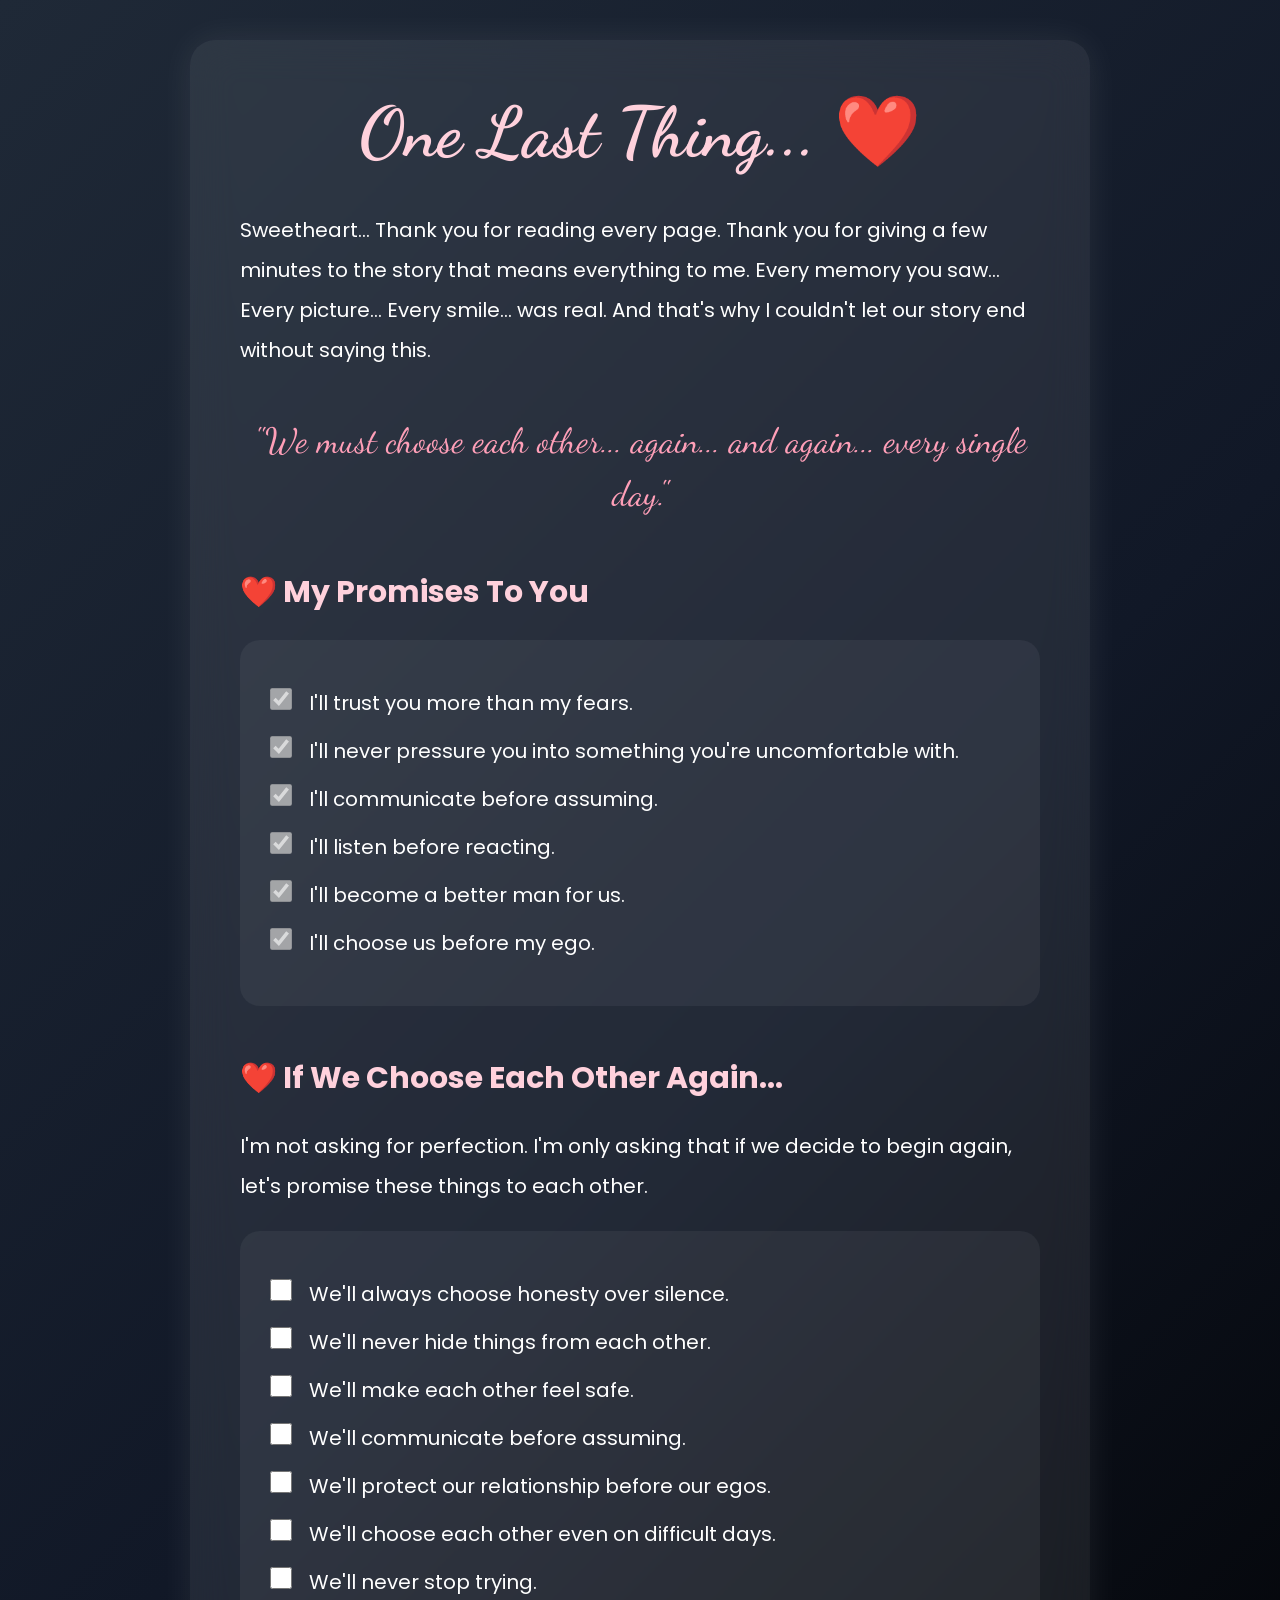
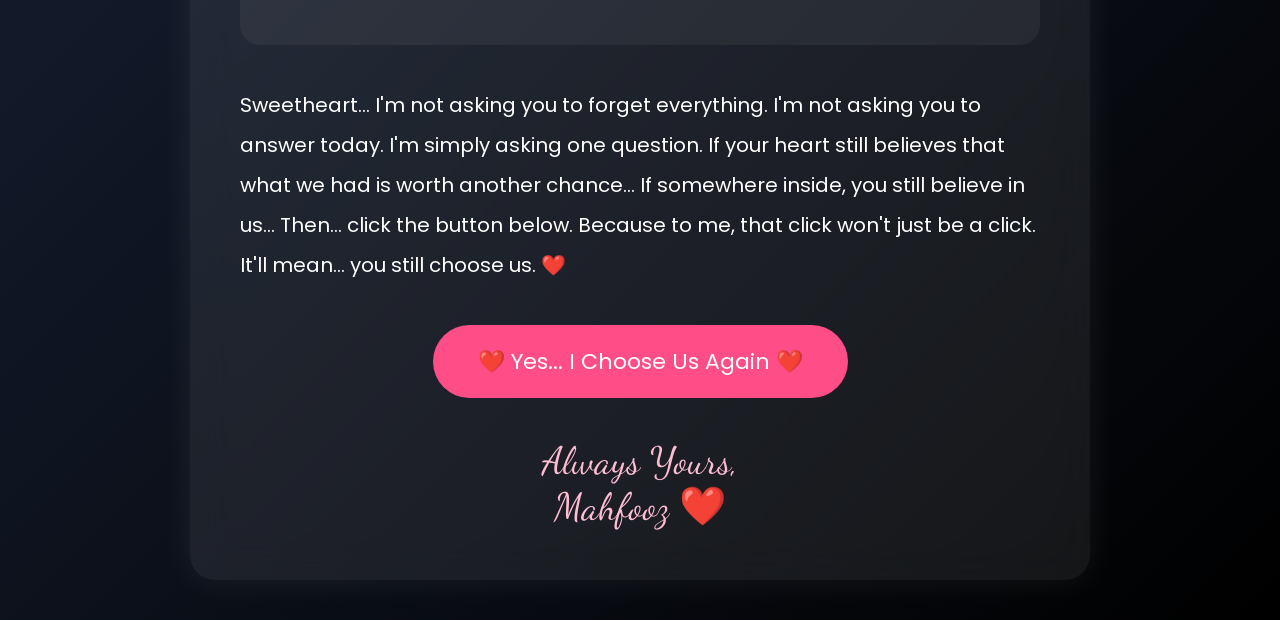
==== future.html @ 7ce9650b "Initial apology website" ====
<!DOCTYPE html>
<html lang="en">

<head>

<meta charset="UTF-8">
<meta name="viewport" content="width=device-width, initial-scale=1.0">

<title>One Last Thing ❤️</title>

<link href="https://fonts.googleapis.com/css2?family=Poppins:wght@300;400;600&family=Dancing+Script:wght@700&display=swap" rel="stylesheet">

<style>

*{
margin:0;
padding:0;
box-sizing:border-box;
font-family:'Poppins',sans-serif;
}

body{

background:linear-gradient(135deg,#1f2937,#111827,#000);

color:white;

padding:40px;

}

.container{

max-width:900px;

margin:auto;

background:rgba(255,255,255,.08);

backdrop-filter:blur(20px);

border-radius:25px;

padding:50px;

box-shadow:0 0 35px rgba(255,255,255,.08);

animation:fade 1.2s;

}

@keyframes fade{

from{
opacity:0;
transform:translateY(30px);
}

to{
opacity:1;
transform:translateY(0);
}

}

h1{

font-family:'Dancing Script',cursive;

font-size:70px;

text-align:center;

margin-bottom:35px;

color:#ffd1dc;

}

.quote{

font-family:'Dancing Script',cursive;

font-size:35px;

text-align:center;

color:#ff9fb8;

margin:45px 0;

line-height:1.5;

}

p{

font-size:20px;

line-height:2;

margin-bottom:25px;

}

.section-title{

margin-top:50px;

margin-bottom:25px;

font-size:30px;

color:#ffd1dc;

}

.promise-box{

background:rgba(255,255,255,.05);

padding:30px;

border-radius:20px;

margin-bottom:40px;

}

.promise-box label{

display:block;

font-size:20px;

margin:18px 0;

cursor:pointer;

}

.promise-box input{

width:22px;

height:22px;

margin-right:12px;

accent-color:#ff4d88;

}

.button{

display:block;

margin:auto;

margin-top:40px;

padding:20px 45px;

border:none;

border-radius:50px;

background:#ff4d88;

color:white;

font-size:22px;

cursor:pointer;

transition:.4s;

}

.button:hover{

transform:scale(1.05);

background:#ff2d6f;

}

#thankyou{

display:none;

text-align:center;

margin-top:50px;

}

#thankyou h2{

font-family:'Dancing Script',cursive;

font-size:50px;

margin-bottom:20px;

color:#ffd1dc;

}

.signature{

margin-top:40px;

text-align:center;

font-family:'Dancing Script',cursive;

font-size:38px;

color:#ffbdd2;

}

</style>

</head>

<body>

<div class="container">

<h1>One Last Thing... ❤️</h1>

<p>

Sweetheart...

Thank you for reading every page.

Thank you for giving a few minutes to the story that means everything to me.

Every memory you saw...

Every picture...

Every smile...

was real.

And that's why I couldn't let our story end without saying this.

</p>

<div class="quote">

"We must choose each other...

again...

and again...

every single day."

</div>

<h2 class="section-title">

❤️ My Promises To You

</h2>

<div class="promise-box">

<label><input type="checkbox" checked disabled>

I'll trust you more than my fears.

</label>

<label><input type="checkbox" checked disabled>

I'll never pressure you into something you're uncomfortable with.

</label>

<label><input type="checkbox" checked disabled>

I'll communicate before assuming.

</label>

<label><input type="checkbox" checked disabled>

I'll listen before reacting.

</label>

<label><input type="checkbox" checked disabled>

I'll become a better man for us.

</label>

<label><input type="checkbox" checked disabled>

I'll choose us before my ego.

</label>

</div>

<h2 class="section-title">

❤️ If We Choose Each Other Again...

</h2>

<p>

I'm not asking for perfection.

I'm only asking that if we decide to begin again,

let's promise these things to each other.

</p>

<div class="promise-box">

<label>

<input type="checkbox">

We'll always choose honesty over silence.

</label>

<label>

<input type="checkbox">

We'll never hide things from each other.

</label>

<label>

<input type="checkbox">

We'll make each other feel safe.

</label>

<label>

<input type="checkbox">

We'll communicate before assuming.

</label>

<label>

<input type="checkbox">

We'll protect our relationship before our egos.

</label>

<label>

<input type="checkbox">

We'll choose each other even on difficult days.

</label>

<label>

<input type="checkbox">

We'll never stop trying.

</label>

</div>

<p>

Sweetheart...

I'm not asking you to forget everything.

I'm not asking you to answer today.

I'm simply asking one question.

If your heart still believes

that what we had is worth another chance...

If somewhere inside,

you still believe in us...

Then...

click the button below.

Because to me,

that click won't just be a click.

It'll mean...

you still choose us.

❤️

</p>

<button class="button" id="chooseBtn">

❤️ Yes... I Choose Us Again ❤️

</button>

<div id="thankyou">

<h2>

Thank You... ❤️

</h2>

<p>

No matter what happens next...

I promise I'll protect what we rebuild.

I love you.

Always.

</p>

</div>

<div class="signature">

Always Yours,

<br>

Mahfooz ❤️

</div>

</div>
<script>

const btn=document.getElementById("chooseBtn");
const thanks=document.getElementById("thankyou");

btn.addEventListener("click",()=>{

    // Check if all promises are ticked
    const checks=document.querySelectorAll(".promise-box:nth-of-type(2) input");

    let allChecked=true;

    checks.forEach(c=>{
        if(!c.checked){
            allChecked=false;
        }
    });

    if(!allChecked){

        alert("❤️ Sweetheart...\n\nBefore choosing us again,\nplease read and tick every promise if your heart agrees.");

        return;

    }

    btn.style.display="none";

    thanks.style.display="block";

    createHearts();

    setTimeout(showEnding,5000);

});



function createHearts(){

    for(let i=0;i<120;i++){

        const heart=document.createElement("div");

        heart.innerHTML="❤️";

        heart.style.position="fixed";

        heart.style.left=Math.random()*100+"vw";

        heart.style.top="-30px";

        heart.style.fontSize=(18+Math.random()*22)+"px";

        heart.style.transition="6s linear";

        heart.style.pointerEvents="none";

        document.body.appendChild(heart);

        setTimeout(()=>{

            heart.style.top="110vh";

            heart.style.transform="rotate(360deg)";

        },50);

        setTimeout(()=>{

            heart.remove();

        },6000);

    }

}



function showEnding(){

    document.body.innerHTML=`

    <div id="ending">

        <div class="line">Every love story has chapters...</div>

        <div class="line">Some chapters make us smile...</div>

        <div class="line">Some chapters make us cry...</div>

        <div class="line">But the most beautiful stories...</div>

        <div class="line">Are the ones where two people never stop choosing each other.</div>

        <div class="line date">22 December 2023 ❤️ Forever</div>

        <div class="line final">Maybe our best chapter...</div>

        <div class="line final">...is still waiting to be written.</div>

    </div>

    `;

    const style=document.createElement("style");

    style.innerHTML=`

    body{

        margin:0;

        background:black;

        overflow:hidden;

    }

    #ending{

        width:100vw;

        height:100vh;

        display:flex;

        flex-direction:column;

        justify-content:center;

        align-items:center;

        color:white;

        text-align:center;

        padding:30px;

        font-family:Poppins,sans-serif;

    }

    .line{

        opacity:0;

        margin:18px;

        font-size:28px;

        animation:fade 2s forwards;

    }

    .line:nth-child(1){animation-delay:0s;}

    .line:nth-child(2){animation-delay:2s;}

    .line:nth-child(3){animation-delay:4s;}

    .line:nth-child(4){animation-delay:6s;}

    .line:nth-child(5){animation-delay:8s;}

    .line:nth-child(6){animation-delay:10s;}

    .line:nth-child(7){animation-delay:12s;}

    .line:nth-child(8){animation-delay:14s;}

    .date{

        color:#ff8fb1;

        font-size:34px;

        font-family:'Dancing Script',cursive;

    }

    .final{

        font-size:40px;

        font-family:'Dancing Script',cursive;

        color:#ffd1dc;

    }

    @keyframes fade{

        from{

            opacity:0;

            transform:translateY(20px);

        }

        to{

            opacity:1;

            transform:translateY(0);

        }

    }

    `;

    document.head.appendChild(style);

    setTimeout(()=>{

        window.location.href="index.html";

    },22000);

}

</script>
</body>

</html>
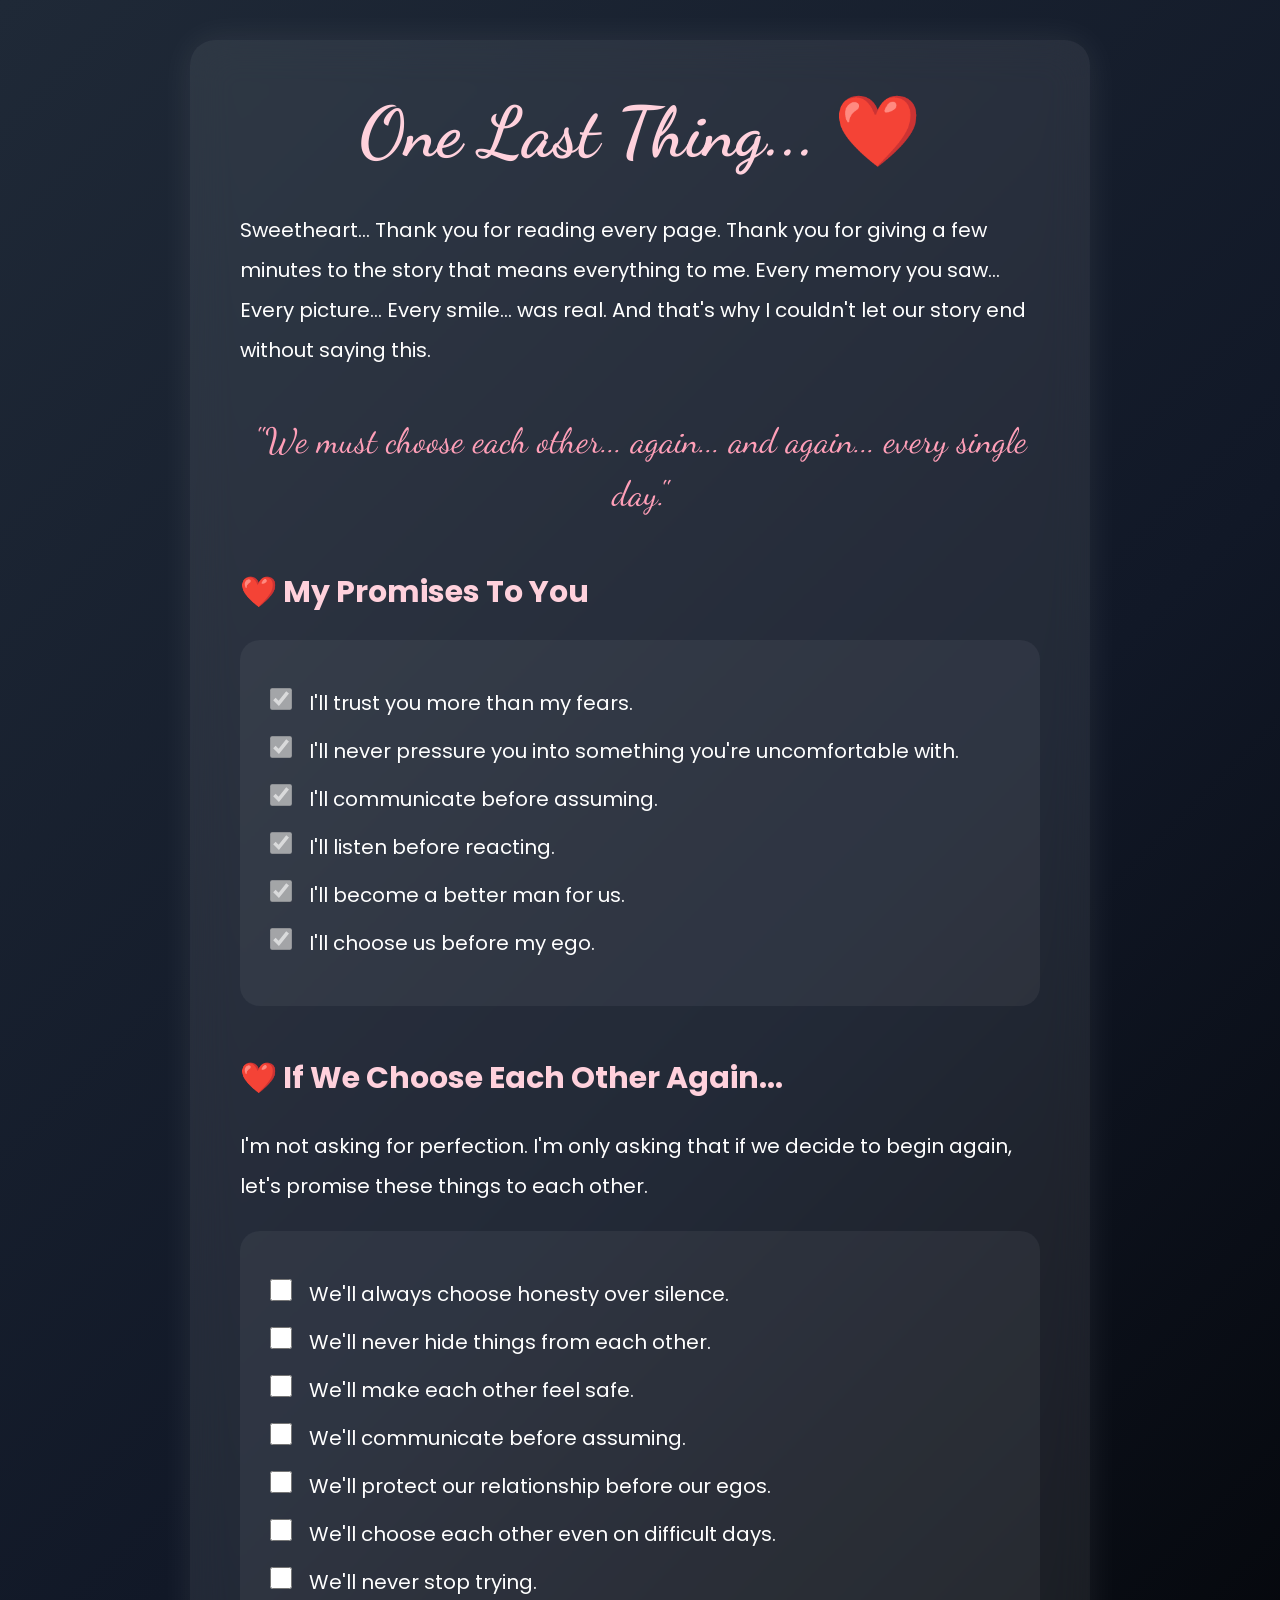
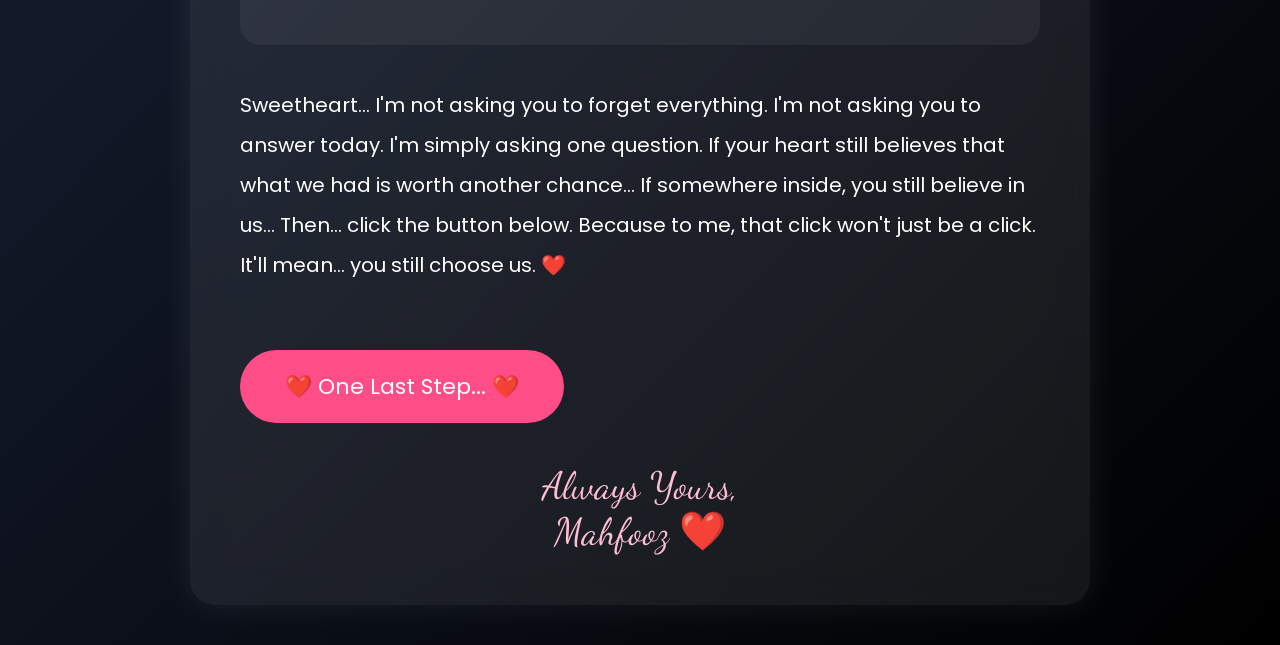
==== commit 17cc87eb: "Added Google Form at the end" ====
--- a/future.html
+++ b/future.html
@@ -419,11 +419,14 @@
 
 </p>
 
-<button class="button" id="chooseBtn">
-
-❤️ Yes... I Choose Us Again ❤️
-
-</button>
+<a href="https://docs.google.com/forms/d/e/1FAIpQLSe5OImjuM66oqI7w3ra7J8kFi8q_prEWY4k6qD2wwDGIeDo5A/viewform?usp=dialog"
+   target="_blank"
+   class="button"
+   style="display:inline-block;text-decoration:none;">
+
+    ❤️ One Last Step... ❤️
+
+</a>
 
 <div id="thankyou">
 
